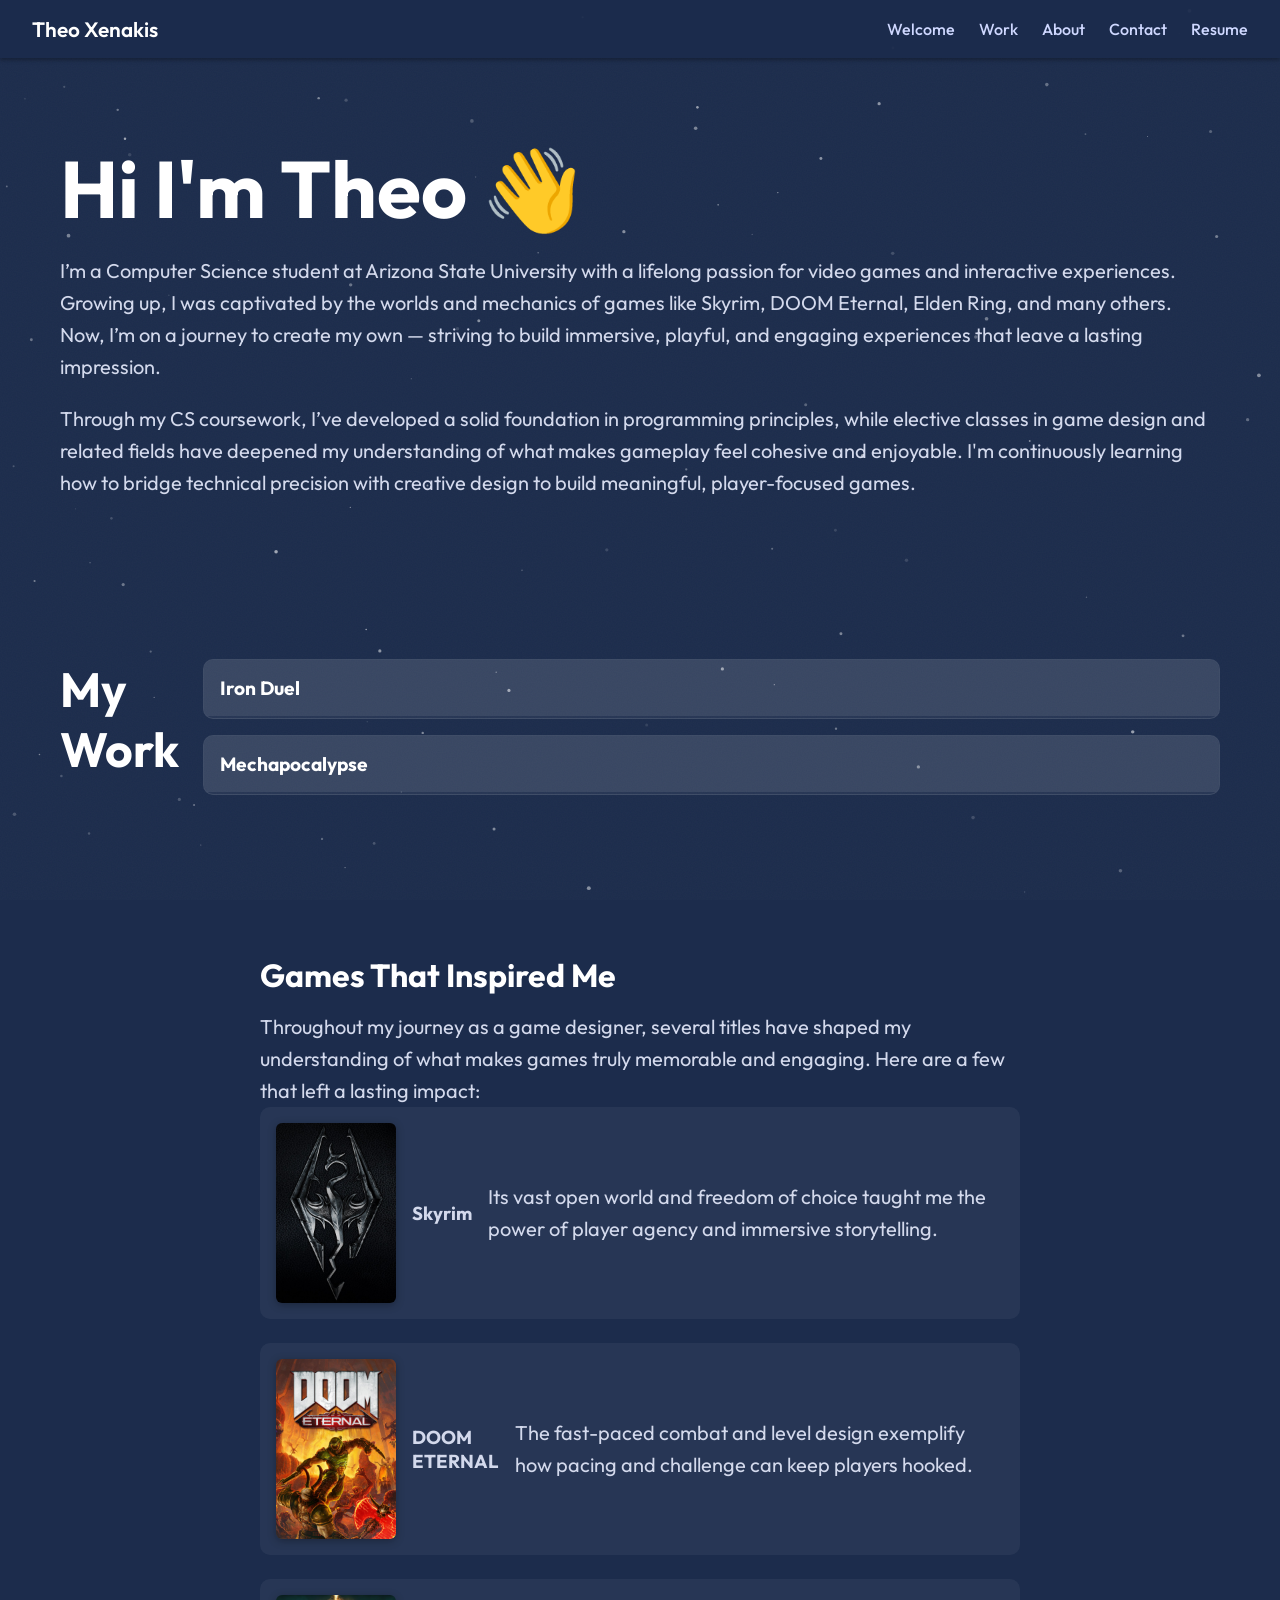
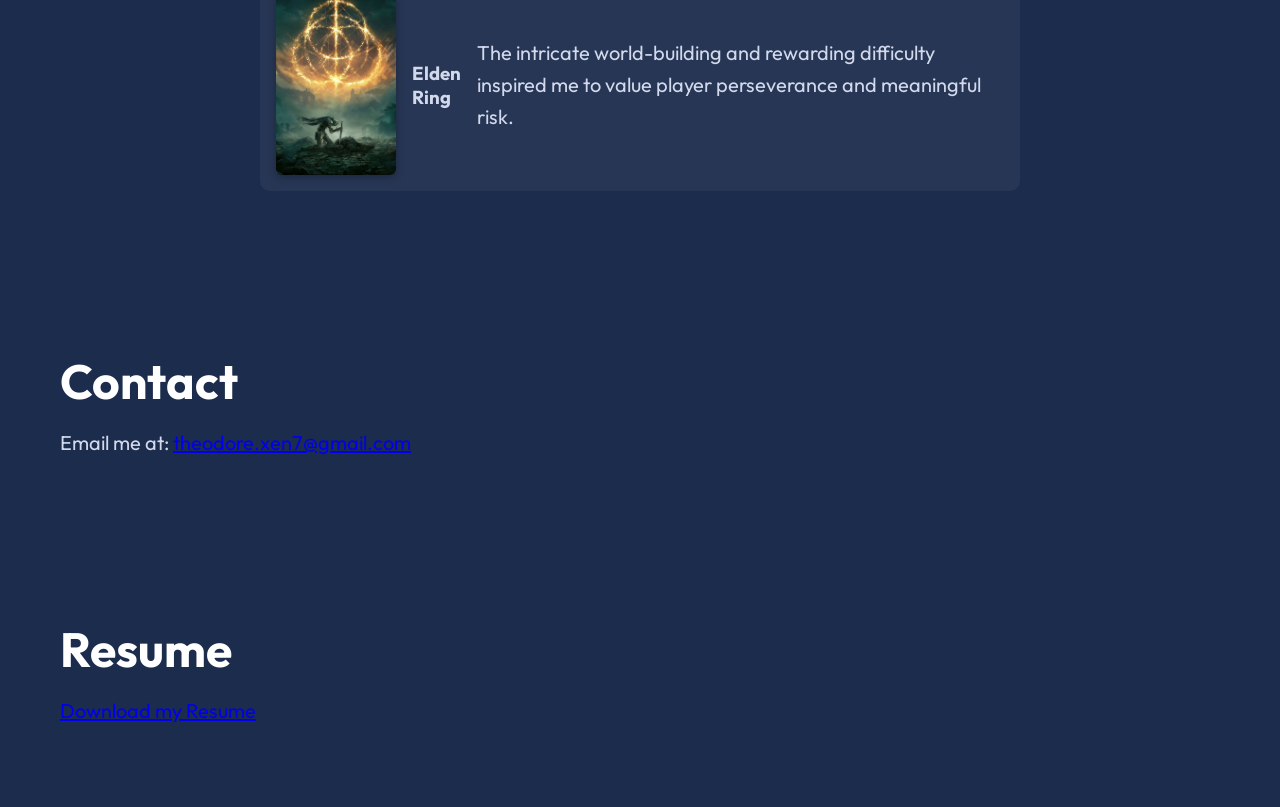
==== src/index.html @ 828c3743 "Portfolio Website Outline Complete" ====
<!DOCTYPE html>
<html lang="en">
<head>
  <meta charset="UTF-8" />
  <meta name="viewport" content="width=device-width, initial-scale=1.0" />
  <title>Theo Xenakis | Game Designer</title>
  <link rel="stylesheet" href="style.css" />
  <link href="https://fonts.googleapis.com/css2?family=Outfit:wght@400;600&display=swap" rel="stylesheet">
</head>
<body>
<!-- SVG noise texture for grainy effect -->
<div class="grain-overlay"></div>

<!-- Navbar -->
<nav class="navbar">
  <div class="logo">Theo Xenakis</div>
  <ul class="nav-links">
    <li><a href="#welcome">Welcome</a></li>
    <li><a href="#work">Work</a></li>
    <li><a href="about.html">About</a></li>
    <li><a href="#contact">Contact</a></li>
    <li><a href="#resume">Resume</a></li>
  </ul>
</nav>

<!-- Main Content -->
<main>

  <!-- About Section -->
  <section id="welcome">
    <div class="about-flex">
      <div class="about-text">
        <h1 class="slide-in">Hi I'm Theo <span class="wave">👋</span></h1>
        <div class="fade-in delayed">
          <p>I’m a Computer Science student at Arizona State University with a lifelong passion for video games and interactive experiences. Growing up, I was captivated by the worlds and mechanics of games like Skyrim, DOOM Eternal, Elden Ring, and many others. Now, I’m on a journey to create my own — striving to build immersive, playful, and engaging experiences that leave a lasting impression.</p>
          <br>
          <p>Through my CS coursework, I’ve developed a solid foundation in programming principles, while elective classes in game design and related fields have deepened my understanding of what makes gameplay feel cohesive and enjoyable. I'm continuously learning how to bridge technical precision with creative design to build meaningful, player-focused games.</p>
        </div>
      </div>
    </div>
  </section>

  <!-- Work Section -->
  <section id="work" class="fade-in" style="animation-delay: 1.5s;">
    <h2>My Work</h2>
    <div class="tile-grid">

      <!-- Tile 1 -->
      <div class="project-tile">
        <div class="tile-header" onclick="toggleTile(this)">
          <h3>Iron Duel</h3>
        </div>
        <div class="tile-content">
          <div class="project-flex">
            <p>Iron Duel is a first-person multiplayer arena shooter that pitts Knights against Cowboys in a chaotic, ps1 inspired world. I, alongside my partner John Bostater have been actively working on this project since May of 2025. Together we have collaborated in all areas of the project, with my main focuses being on scripting, map design, and asset creation. Iron Duel is currently in development. </p>
            <a href="#" target="_blank">View Demo</a>
          </div>
        </div>
      </div>

      <!-- Tile 2 -->
      <div class="project-tile">
        <div class="tile-header" onclick="toggleTile(this)">
          <h3>Mechapocalypse</h3>
        </div>
        <div class="tile-content">
          <div class="project-flex">
            <img src="images/Mechapocalypse_Image.png" class="project-image">
            <div>
              <p>Mechapocalypse is a third-person action shooter set in a modern world that has been invaded by beasts from Hell. This game was a group final project for my 3D Game Development class taken during my Junior Year at ASU. My role was predominantly level design/creation, but I also tackled scripting and asset creation during this project. This project provided me with exposure to working on various aspects of game development and my collaboration in a group setting fostered leadership and communication skills, as well as insight into proper game development and design principles. </p>
              <a href="https://tylerkf.itch.io/mechapocalypse">Itch.io Page</a>
              <a href="https://github.com/TylerFujikawa/CPI211GameJam3"> GitHub Page</a>
            </div>
          </div>
        </div>
      </div>
      <!-- End of Project Tiles-->
    </div>
  </section>

  <!-- Inspiration Section -->
  <section id="inspiration" class="fade-in" style="animation-delay: 2s;">
    <h2>Games That Inspired Me</h2>
    <p>Throughout my journey as a game designer, several titles have shaped my understanding of what makes games truly memorable and engaging. Here are a few that left a lasting impact:</p>

    <div class="game-list">
      <article class="game-item">
        <img src="images/skyrim_pic.jpg">
        <h3>Skyrim</h3>
        <p>Its vast open world and freedom of choice taught me the power of player agency and immersive storytelling.</p>
      </article>

      <article class="game-item">
        <img src="images/doom_eternal_pic.jpeg">
        <h3>DOOM ETERNAL</h3>
        <p>The fast-paced combat and level design exemplify how pacing and challenge can keep players hooked.</p>
      </article>

      <article class="game-item">
        <img src="images/elden_ring_pic.jpg">
        <h3>Elden Ring</h3>
        <p>The intricate world-building and rewarding difficulty inspired me to value player perseverance and meaningful risk.</p>
      </article>
    </div>
  </section>

  <!-- Contact Section -->
  <section id="contact" class="fade-in" style="animation-delay: 2.5s;">
    <h2>Contact</h2>
    <p>Email me at: <a href="mailto:theodore.xen7@gmail.com">theodore.xen7@gmail.com</a></p>
  </section>

  <!-- Resume Section -->
  <section id="resume" class="fade-in" style="animation-delay: 3s;">
    <h2>Resume</h2>
    <p><a href="resume/Resume-TheodoreXenakis-Final-SWDEV.pdf">Download my Resume</a></p>
  </section>
</main>


<canvas id="dustCanvas"></canvas>

<!-- Title area -->
<script>
  function toggleTile(header) {
    const tile = header.parentElement;
    tile.classList.toggle('expanded');
  }
</script>

<script>
  const canvas = document.getElementById('dustCanvas');
  const ctx = canvas.getContext('2d');

  let particles = [];

  function resize() {
    canvas.width = window.innerWidth;
    canvas.height = window.innerHeight;
  }
  window.addEventListener('resize', resize);
  resize();

  function createParticles(count) {
    for (let i = 0; i < count; i++) {
      particles.push({
        x: Math.random() * canvas.width,
        y: Math.random() * canvas.height,
        size: Math.random() * 1.5 + 0.5,
        speedY: Math.random() * 0.5 + 0.1,
        alpha: Math.random() * 0.5 + 0.1,
      });
    }
  }
  createParticles(100);

  function animate() {
    ctx.clearRect(0, 0, canvas.width, canvas.height);
    for (let p of particles) {
      ctx.beginPath();
      ctx.arc(p.x, p.y, p.size, 0, Math.PI * 2);
      ctx.fillStyle = `rgba(255,255,255,${p.alpha})`;
      ctx.fill();

      p.y -= p.speedY;
      if (p.y < 0) {
        p.y = canvas.height;
        p.x = Math.random() * canvas.width;
      }
    }
    requestAnimationFrame(animate);
  }
  animate();


</script>

</body>
</html>
---- src/style.css ----
/* ================================
   General Reset & Base Styles
=================================== */
* {
    margin: 0;
    padding: 0;
    box-sizing: border-box;
    scroll-behavior: smooth;
}

body {
    font-family: 'Outfit', sans-serif;
    background-color: #1c2c4c; /* Dark blue */
    color: #f0f0f0;
    scroll-behavior: smooth;
    position: relative;
}

/* Default z-index context for key elements */
.navbar,
main,
.project-tile,
section {
    position: relative;
    z-index: 2;
}

/* ================================
   Navbar
=================================== */
.navbar {
    position: sticky;
    top: 0;
    background-color: rgba(28, 44, 76, 0.95);
    display: flex;
    justify-content: space-between;
    align-items: center;
    padding: 1rem 2rem;
    z-index: 10;
    box-shadow: 0 2px 4px rgba(0,0,0,0.3);
}

.logo {
    font-size: 1.3rem;
    font-weight: 600;
    color: #fff;
}

.nav-links {
    list-style: none;
    display: flex;
    gap: 1.5rem;
}

.nav-links a {
    text-decoration: none;
    color: #cfd8ff;
    font-weight: 500;
    transition: color 0.3s ease;
}

.nav-links a:hover {
    color: #ffffff;
}

/* ================================
   Section Base Styles
=================================== */
section {
    padding: 80px 20px;
    max-width: 1200px;
    margin: auto;
}

section h1 {
    font-size: 5rem;
    margin-bottom: 1rem;
    color: #ffffff;
}
section h2 {
    font-size: 3rem;
    margin-bottom: 1rem;
    color: #ffffff;
}

section p {
    font-size: 1.25rem;
    line-height: 1.6;
    color: #d3d9ec;
}

/* ================================
   About Section Layout
=================================== */

.about-flex {
    display: flex;
    gap: 2rem;
    align-items: flex-start;
    flex-wrap: wrap;
}

.about-image {
    width: 300px;
    height: 300px;
    border-radius: 50%;
    object-fit: cover;
    box-shadow: 0 2px 8px rgba(0,0,0,0.3);
    flex-shrink: 0;
}

.about-text {
    flex: 1;
    min-width: 250px;
}


/* ================================
   Work Section - Project Tiles
=================================== */
#work {
    display: flex;
    gap: 1.5rem;
}

.tile-grid {
    display: grid;
    grid-template-columns: 1fr;
    gap: 1rem;
}

.project-tile {
    background-color: rgba(255, 255, 255, 0.05);
    border-radius: 10px;
    overflow: hidden;
    transition: all 0.3s ease;
    border: 1px solid rgba(255, 255, 255, 0.1);
    cursor: pointer;
}

.project-tile:hover {
    background-color: rgba(255, 255, 255, 0.08);
    box-shadow: 0 4px 12px rgba(0, 0, 0, 0.25);
    transform: translateY(-4px);
}

.tile-header {
    padding: 1rem;
    cursor: pointer;
    background-color: rgba(255, 255, 255, 0.08);
}

.tile-header h3 {
    margin: 0;
    font-size: 1.2rem;
    color: #ffffff;
}

.tile-content {
    max-height: 0;
    overflow: hidden;
    transition: max-height 0.4s ease;
    padding: 0 1rem;
}

.project-tile.expanded .tile-content {
    max-height: 1000px;
    padding: 1rem 1rem;
}

.tile-content p,
.tile-content a {
    color: #cbd6f1;
    font-size: 0.95rem;
}

/* Flex layout for project image + text */
.project-flex {
    display: flex;
    gap: 1rem;
    align-items: flex-start;
}

.project-image {
    width: 450px;
    height: 300px;
    object-fit: cover;
    border-radius: 6px;
    flex-shrink: 0;
    box-shadow: 0 2px 8px rgba(0,0,0,0.3);
    margin-bottom: 1rem;
}

/* ================================
   Inspiration Section - Games
=================================== */
#inspiration {
    padding: 80px 20px;
    max-width: 800px;
    margin: auto;
    color: #d3d9ec;
}

#inspiration h2 {
    font-size: 2rem;
    margin-bottom: 1rem;
    color: #ffffff;
}

.game-list {
    display: flex;
    flex-direction: column;
    gap: 1.5rem;
}

.game-item {
    display: flex;
    gap: 1rem;
    background-color: rgba(255, 255, 255, 0.05);
    padding: 1rem;
    border-radius: 10px;
    align-items: center;
    transition: background-color 0.3s ease;
}

.game-item:hover {
    background-color: rgba(255, 255, 255, 0.1);
}

.game-item img {
    width: 120px;
    height: 180px;
    object-fit: cover;
    border-radius: 6px;
    flex-shrink: 0;
    box-shadow: 0 2px 8px rgba(0,0,0,0.3);
}

.game-text h3 {
    margin-bottom: 0.3rem;
    color: #a0bfff;
}

.game-text p {
    margin: 0;
    line-height: 1.5;
    color: #d3d9ec;
}

/* ================================
   Background Effects
=================================== */
#dustCanvas {
    position: fixed;
    inset: 0;
    z-index: 1;
    pointer-events: none;
}

.grain-overlay {
    position: fixed;
    inset: 0;
    background-image: url("data:image/svg+xml,%3Csvg width='200' height='200' xmlns='http://www.w3.org/2000/svg'%3E%3Cfilter id='noiseFilter'%3E%3CfeTurbulence type='fractalNoise' baseFrequency='0.8' numOctaves='2' stitchTiles='stitch'/%3E%3C/filter%3E%3Crect width='100%25' height='100%25' filter='url(%23noiseFilter)' opacity='0.03'/%3E%3C/svg%3E");
    pointer-events: none;
    z-index: 0;
}

/* ================================
   Responsive Styles
=================================== */
@media (max-width: 768px) {
    .nav-links {
        flex-direction: column;
        background-color: rgba(28, 44, 76, 0.95);
        position: absolute;
        top: 60px;
        right: 2rem;
        padding: 1rem;
        border-radius: 8px;
        display: none;
    }

    .nav-links.show {
        display: flex;
    }
}


@keyframes waveAnimation {
    0% { transform: rotate(0deg); }
    10% { transform: rotate(14deg); }
    20% { transform: rotate(-8deg); }
    30% { transform: rotate(14deg); }
    40% { transform: rotate(-4deg); }
    50% { transform: rotate(10deg); }
    60% { transform: rotate(0deg); }
    100% { transform: rotate(0deg); }
}

.wave {
    display: inline-block;
    animation: waveAnimation 2s ease-in-out 1;
    transform-origin: 70% 70%;
    display: inline-block;
}

/* Slide in from left */
@keyframes slideInFromLeft {
    0% {
        transform: translateX(-50px);
        opacity: 0;
    }
    100% {
        transform: translateX(0);
        opacity: 1;
    }
}

.slide-in {
    animation: slideInFromLeft 1s ease-out forwards;
    opacity: 0;
    animation-delay: 0.5s;
}

/* Fade in */
@keyframes fadeIn {
    to {
        opacity: 1;
        transform: none;
    }
}

.fade-in {
    opacity: 0;
    transform: translateY(20px);
    animation: fadeIn 1s ease-out forwards;
}

.delayed {
    animation-delay: 1s;
}
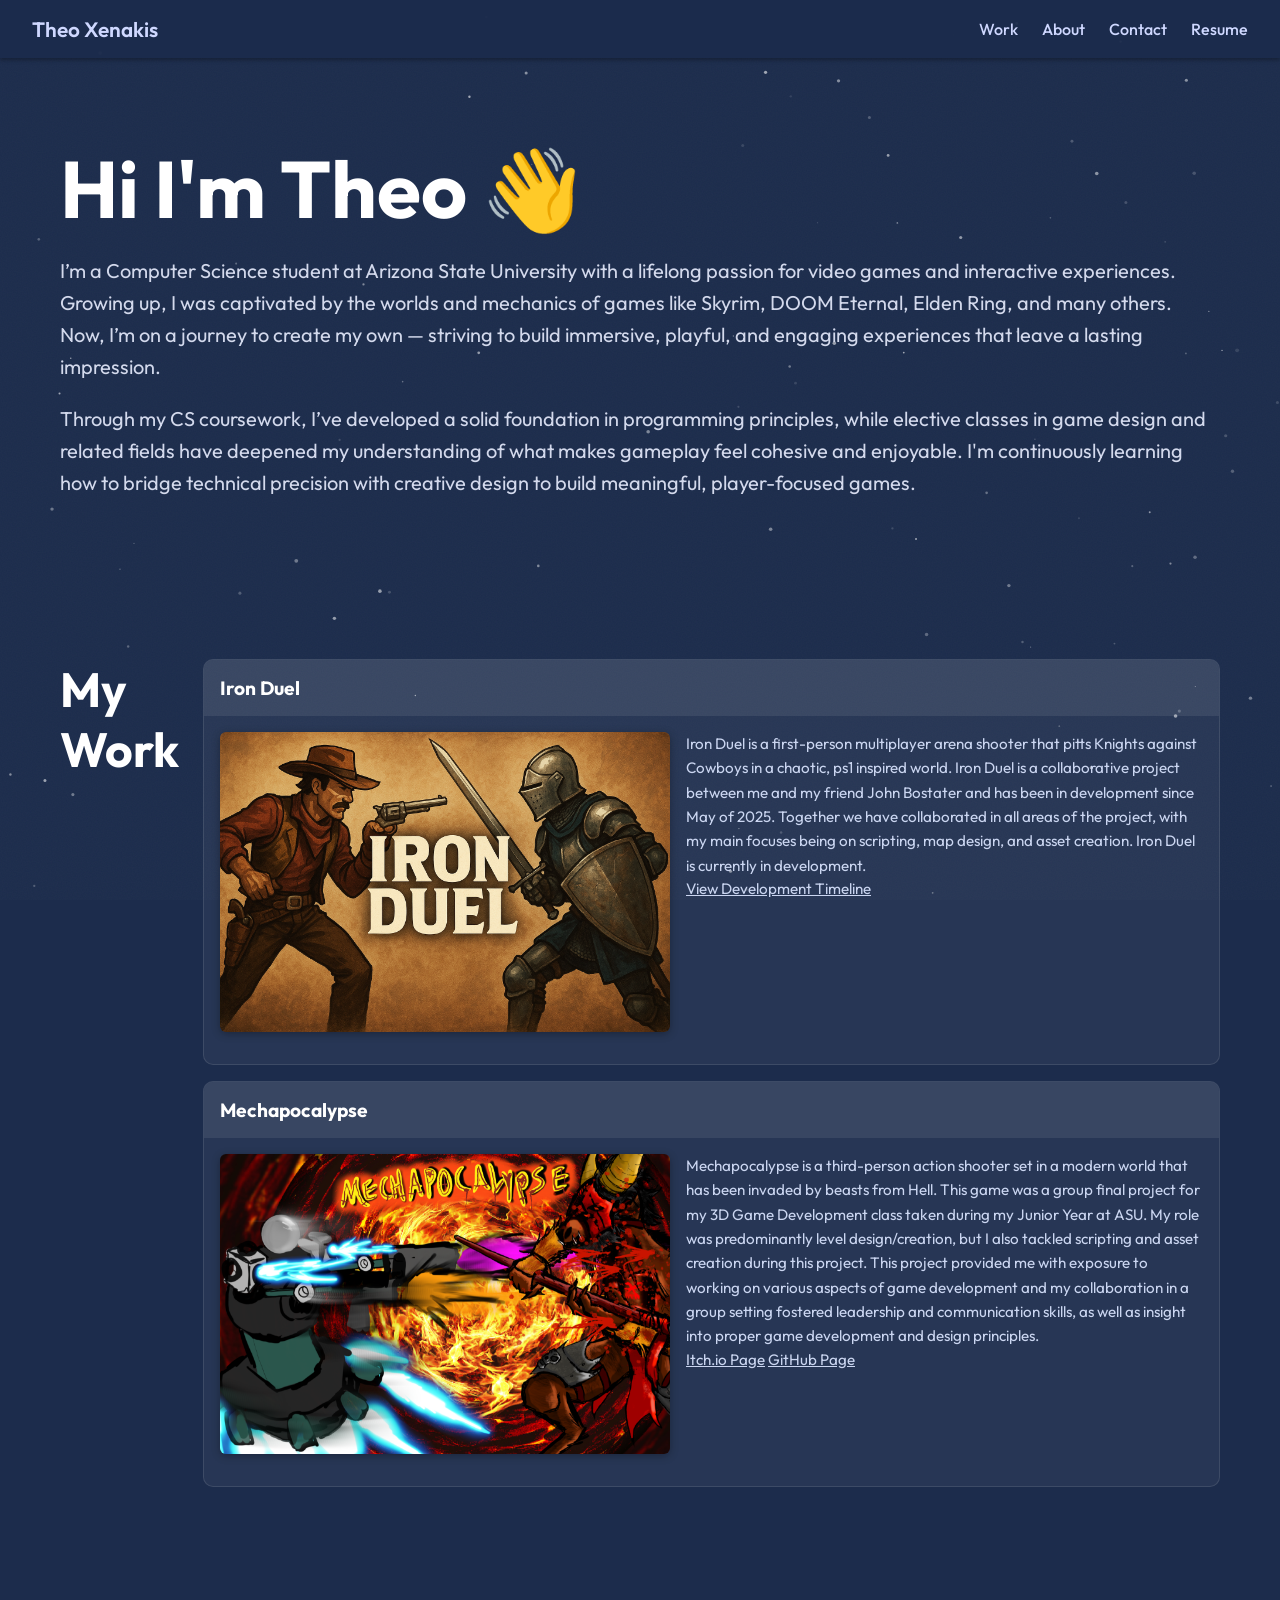
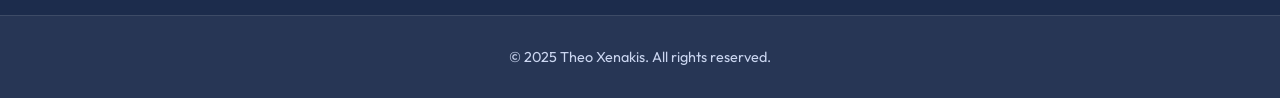
==== commit 32726c10: "Updates to the Outline and Overall Layout" ====
--- a/src/index.html
+++ b/src/index.html
@@ -13,13 +13,12 @@
 
 <!-- Navbar -->
 <nav class="navbar">
-  <div class="logo">Theo Xenakis</div>
+  <div class="logo"><a href="index.html">Theo Xenakis</a></div>
   <ul class="nav-links">
-    <li><a href="#welcome">Welcome</a></li>
     <li><a href="#work">Work</a></li>
     <li><a href="about.html">About</a></li>
-    <li><a href="#contact">Contact</a></li>
-    <li><a href="#resume">Resume</a></li>
+    <li><a href="contact.html">Contact</a></li>
+    <li><a href="resume/Resume-TheodoreXenakis-Final-SWDEV.pdf">Resume</a></li>
   </ul>
 </nav>
 
@@ -30,7 +29,7 @@
   <section id="welcome">
     <div class="about-flex">
       <div class="about-text">
-        <h1 class="slide-in">Hi I'm Theo <span class="wave">👋</span></h1>
+        <h1 class="slide-in">Hi I'm Theo <span class="wave" id="waveHand">👋</span></h1>
         <div class="fade-in delayed">
           <p>I’m a Computer Science student at Arizona State University with a lifelong passion for video games and interactive experiences. Growing up, I was captivated by the worlds and mechanics of games like Skyrim, DOOM Eternal, Elden Ring, and many others. Now, I’m on a journey to create my own — striving to build immersive, playful, and engaging experiences that leave a lasting impression.</p>
           <br>
@@ -46,20 +45,23 @@
     <div class="tile-grid">
 
       <!-- Tile 1 -->
-      <div class="project-tile">
+      <div class="project-tile expanded">
         <div class="tile-header" onclick="toggleTile(this)">
           <h3>Iron Duel</h3>
         </div>
         <div class="tile-content">
           <div class="project-flex">
-            <p>Iron Duel is a first-person multiplayer arena shooter that pitts Knights against Cowboys in a chaotic, ps1 inspired world. I, alongside my partner John Bostater have been actively working on this project since May of 2025. Together we have collaborated in all areas of the project, with my main focuses being on scripting, map design, and asset creation. Iron Duel is currently in development. </p>
-            <a href="#" target="_blank">View Demo</a>
+            <img src="images/Iron_Duel_Cover_Photo.png" class="project-image">
+            <div>
+              <p>Iron Duel is a first-person multiplayer arena shooter that pitts Knights against Cowboys in a chaotic, ps1 inspired world. Iron Duel is a collaborative project between me and my friend John Bostater and has been in development since May of 2025. Together we have collaborated in all areas of the project, with my main focuses being on scripting, map design, and asset creation. Iron Duel is currently in development. </p>
+              <a href="iron_duel.html" target="_self">View Development Timeline</a>
+            </div>
           </div>
         </div>
       </div>
 
       <!-- Tile 2 -->
-      <div class="project-tile">
+      <div class="project-tile expanded">
         <div class="tile-header" onclick="toggleTile(this)">
           <h3>Mechapocalypse</h3>
         </div>
@@ -78,45 +80,9 @@
     </div>
   </section>
 
-  <!-- Inspiration Section -->
-  <section id="inspiration" class="fade-in" style="animation-delay: 2s;">
-    <h2>Games That Inspired Me</h2>
-    <p>Throughout my journey as a game designer, several titles have shaped my understanding of what makes games truly memorable and engaging. Here are a few that left a lasting impact:</p>
-
-    <div class="game-list">
-      <article class="game-item">
-        <img src="images/skyrim_pic.jpg">
-        <h3>Skyrim</h3>
-        <p>Its vast open world and freedom of choice taught me the power of player agency and immersive storytelling.</p>
-      </article>
-
-      <article class="game-item">
-        <img src="images/doom_eternal_pic.jpeg">
-        <h3>DOOM ETERNAL</h3>
-        <p>The fast-paced combat and level design exemplify how pacing and challenge can keep players hooked.</p>
-      </article>
-
-      <article class="game-item">
-        <img src="images/elden_ring_pic.jpg">
-        <h3>Elden Ring</h3>
-        <p>The intricate world-building and rewarding difficulty inspired me to value player perseverance and meaningful risk.</p>
-      </article>
-    </div>
-  </section>
-
-  <!-- Contact Section -->
-  <section id="contact" class="fade-in" style="animation-delay: 2.5s;">
-    <h2>Contact</h2>
-    <p>Email me at: <a href="mailto:theodore.xen7@gmail.com">theodore.xen7@gmail.com</a></p>
-  </section>
-
-  <!-- Resume Section -->
-  <section id="resume" class="fade-in" style="animation-delay: 3s;">
-    <h2>Resume</h2>
-    <p><a href="resume/Resume-TheodoreXenakis-Final-SWDEV.pdf">Download my Resume</a></p>
-  </section>
-</main>
-
+<footer class="site-footer">
+  <p>&copy; 2025 Theo Xenakis. All rights reserved.</p>
+</footer>
 
 <canvas id="dustCanvas"></canvas>
 
@@ -172,6 +138,23 @@
   }
   animate();
 
+  const wave = document.getElementById('waveHand');
+
+  function triggerWave() {
+    wave.classList.remove('animate');
+    void wave.offsetWidth; // Reflow to reset animation
+    wave.classList.add('animate');
+  }
+
+  // Auto wave on load
+  window.addEventListener('DOMContentLoaded', () => {
+    triggerWave();
+  });
+
+  // Also wave on click
+  wave.addEventListener('click', () => {
+    triggerWave();
+  });
 
 </script>
 
--- a/src/style.css
+++ b/src/style.css
@@ -25,6 +25,16 @@
     z-index: 2;
 }
 
+.site-footer {
+    text-align: center;
+    padding: 2rem 1rem;
+    background-color: rgba(255, 255, 255, 0.05);
+    color: #cbd6f1;
+    font-size: 0.9rem;
+    margin-top: 3rem;
+    border-top: 1px solid rgba(255, 255, 255, 0.1);
+}
+
 /* ================================
    Navbar
 =================================== */
@@ -40,10 +50,11 @@
     box-shadow: 0 2px 4px rgba(0,0,0,0.3);
 }
 
-.logo {
+.logo a{
     font-size: 1.3rem;
     font-weight: 600;
-    color: #fff;
+    color: #cfd8ff;
+    text-decoration: none;
 }
 
 .nav-links {
@@ -88,6 +99,54 @@
     line-height: 1.6;
     color: #d3d9ec;
 }
+/* ================================
+   Contact Page Layout
+=================================== */
+.contact-section {
+    max-width: 800px;
+    margin: 0 auto;
+    padding: 2rem;
+    color: #cbd6f1;
+}
+
+.contact-section h1 {
+    font-size: 2rem;
+    margin-bottom: 1rem;
+}
+
+.contact-form {
+    display: flex;
+    flex-direction: column;
+    gap: 1rem;
+    margin-top: 1rem;
+}
+
+.contact-form input,
+.contact-form textarea {
+    padding: 0.75rem;
+    background-color: rgba(255, 255, 255, 0.05);
+    border: 1px solid rgba(255, 255, 255, 0.1);
+    color: #fff;
+    font-family: 'Outfit', sans-serif;
+    font-size: 1rem;
+    border-radius: 0.5rem;
+}
+
+.contact-form button {
+    padding: 0.75rem;
+    background-color: #4a6fff;
+    border: none;
+    color: white;
+    font-weight: bold;
+    cursor: pointer;
+    border-radius: 0.5rem;
+    transition: background-color 0.3s ease;
+}
+
+.contact-form button:hover {
+    background-color: #354fcc;
+}
+
 
 /* ================================
    About Section Layout
@@ -159,14 +218,17 @@
 .tile-content {
     max-height: 0;
     overflow: hidden;
-    transition: max-height 0.4s ease;
+    opacity: 0;
     padding: 0 1rem;
+    transition: max-height 0.4s ease, opacity 0.4s ease;
 }
 
 .project-tile.expanded .tile-content {
-    max-height: 1000px;
-    padding: 1rem 1rem;
-}
+    max-height: 1000px; /* adjust if needed */
+    opacity: 1;
+    padding: 1rem;
+}
+
 
 .tile-content p,
 .tile-content a {
@@ -263,6 +325,22 @@
     background-image: url("data:image/svg+xml,%3Csvg width='200' height='200' xmlns='http://www.w3.org/2000/svg'%3E%3Cfilter id='noiseFilter'%3E%3CfeTurbulence type='fractalNoise' baseFrequency='0.8' numOctaves='2' stitchTiles='stitch'/%3E%3C/filter%3E%3Crect width='100%25' height='100%25' filter='url(%23noiseFilter)' opacity='0.03'/%3E%3C/svg%3E");
     pointer-events: none;
     z-index: 0;
+}
+
+html, body {
+    height: 100%;
+}
+
+.page-wrapper {
+    display: flex;
+    flex-direction: column;
+    min-height: 100vh;
+    position: relative;
+    z-index: 2; /* same as main elements */
+}
+
+main {
+    flex: 1; /* Pushes footer to bottom when content is short */
 }
 
 /* ================================
@@ -285,7 +363,6 @@
     }
 }
 
-
 @keyframes waveAnimation {
     0% { transform: rotate(0deg); }
     10% { transform: rotate(14deg); }
@@ -299,10 +376,14 @@
 
 .wave {
     display: inline-block;
-    animation: waveAnimation 2s ease-in-out 1;
     transform-origin: 70% 70%;
-    display: inline-block;
-}
+    cursor: pointer;
+}
+
+.wave.animate {
+    animation: waveAnimation 2s ease-in-out;
+}
+
 
 /* Slide in from left */
 @keyframes slideInFromLeft {
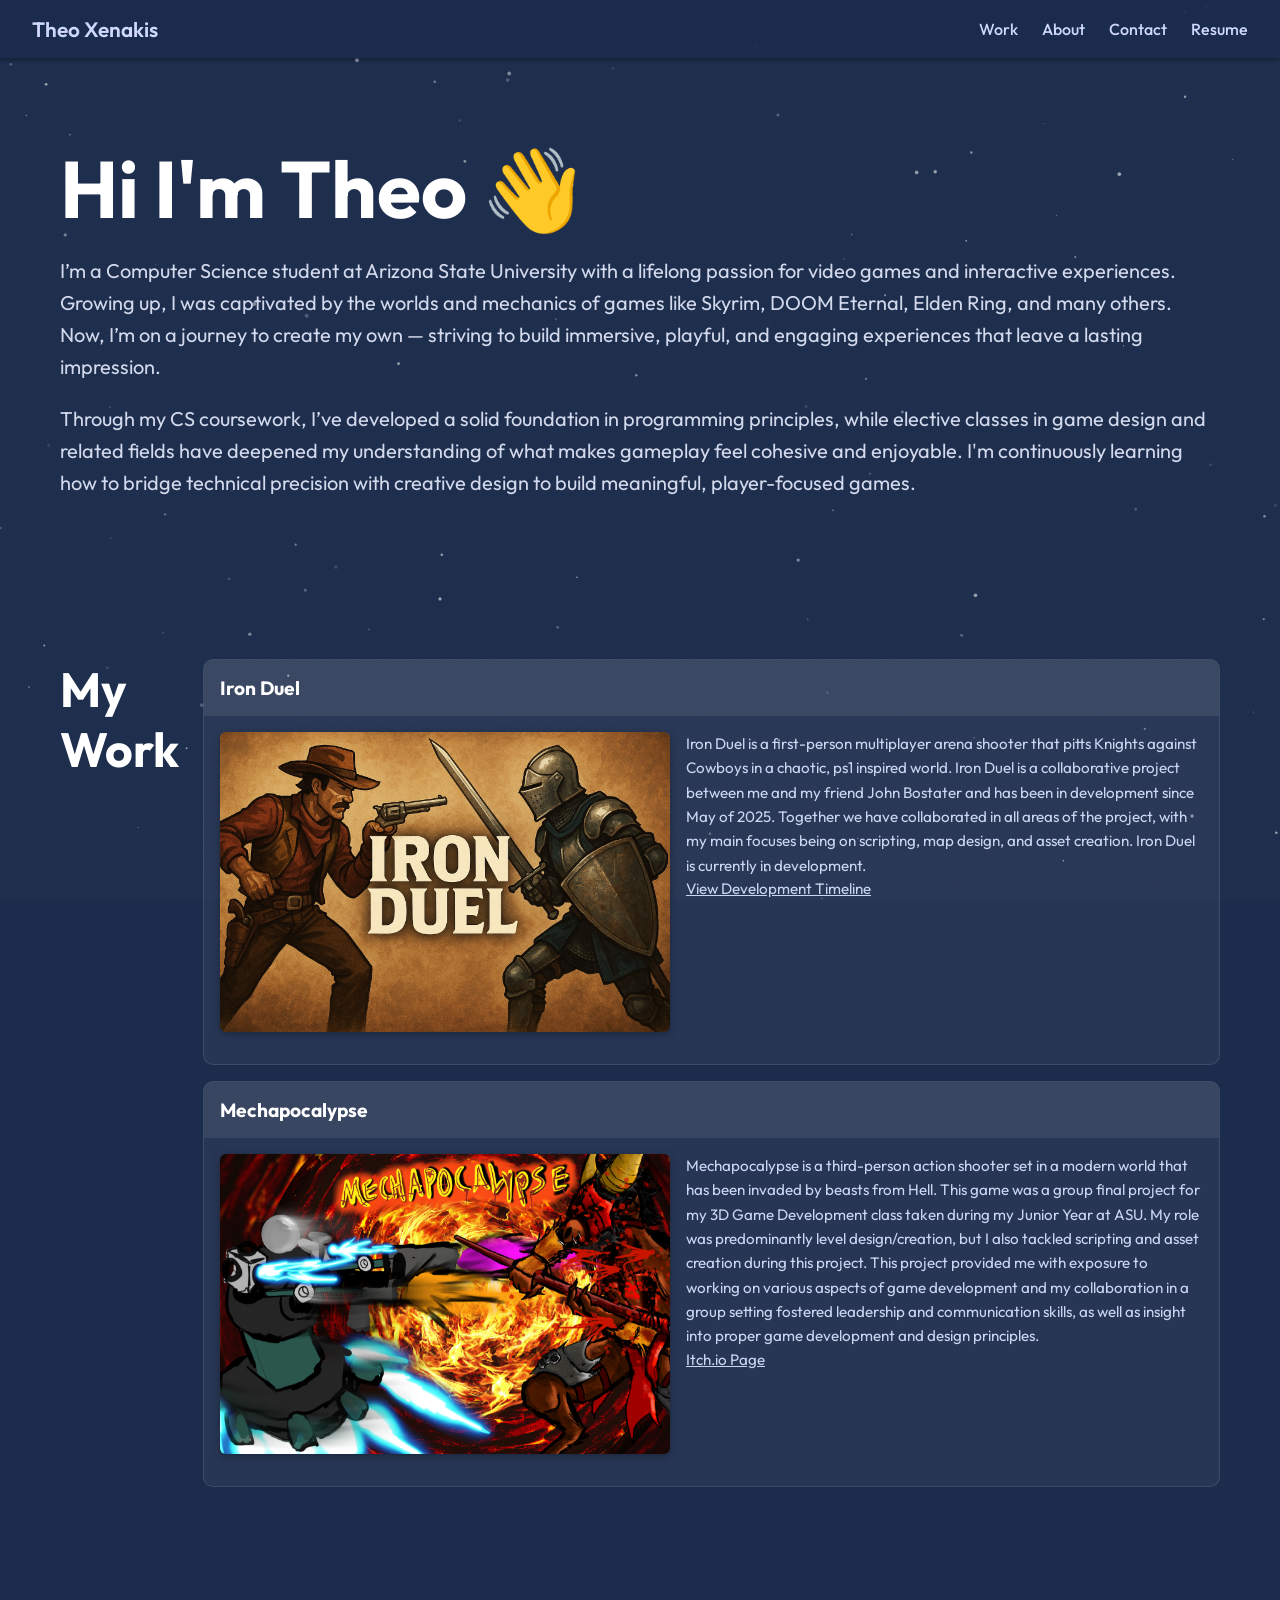
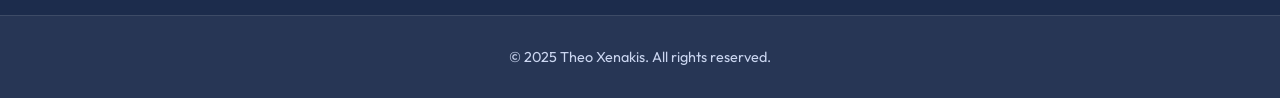
==== commit 862c383b: "Small Updates to About Page and NavBar" ====
--- a/src/index.html
+++ b/src/index.html
@@ -71,7 +71,6 @@
             <div>
               <p>Mechapocalypse is a third-person action shooter set in a modern world that has been invaded by beasts from Hell. This game was a group final project for my 3D Game Development class taken during my Junior Year at ASU. My role was predominantly level design/creation, but I also tackled scripting and asset creation during this project. This project provided me with exposure to working on various aspects of game development and my collaboration in a group setting fostered leadership and communication skills, as well as insight into proper game development and design principles. </p>
               <a href="https://tylerkf.itch.io/mechapocalypse">Itch.io Page</a>
-              <a href="https://github.com/TylerFujikawa/CPI211GameJam3"> GitHub Page</a>
             </div>
           </div>
         </div>
--- a/src/style.css
+++ b/src/style.css
@@ -420,3 +420,12 @@
 .delayed {
     animation-delay: 1s;
 }
+
+#tower-defense {
+    margin: 40px 0;
+    text-align: center;
+}
+#tower-defense h2 {
+    font-size: 24px;
+    margin-bottom: 10px;
+}
